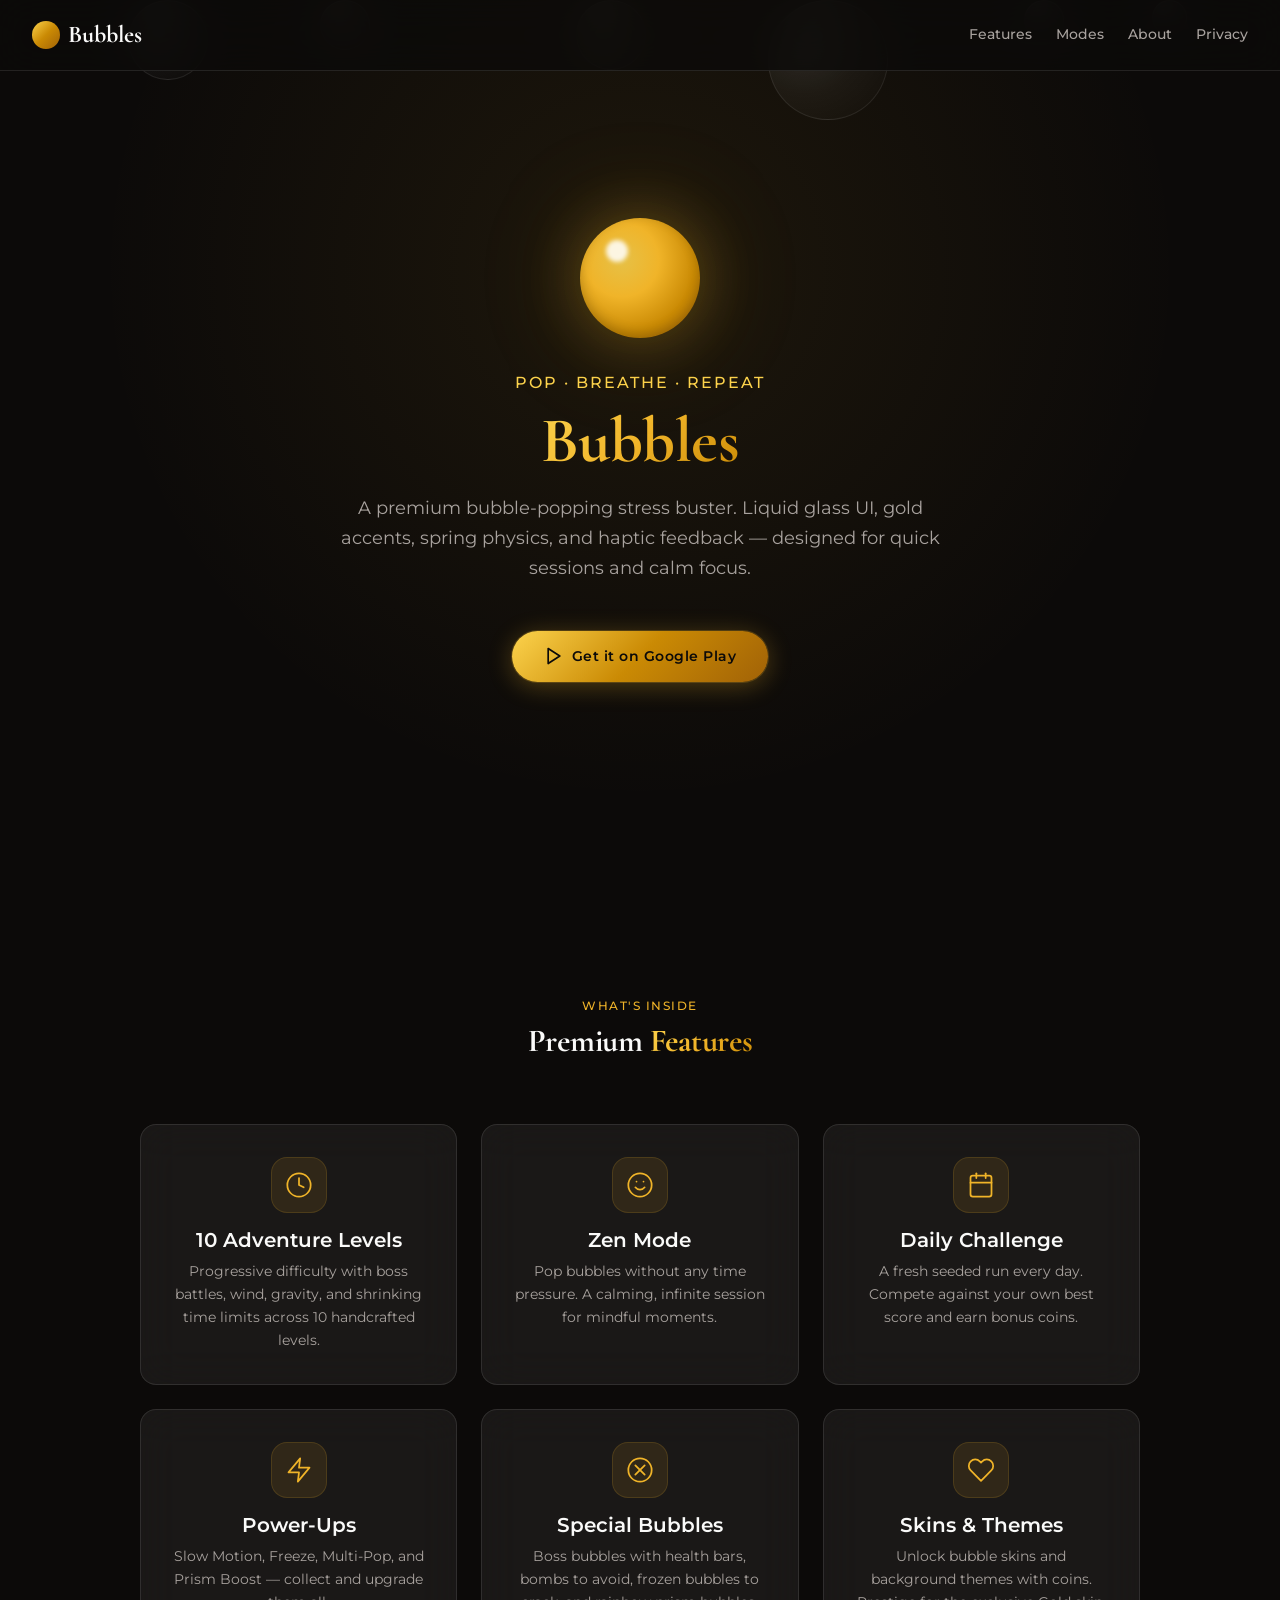
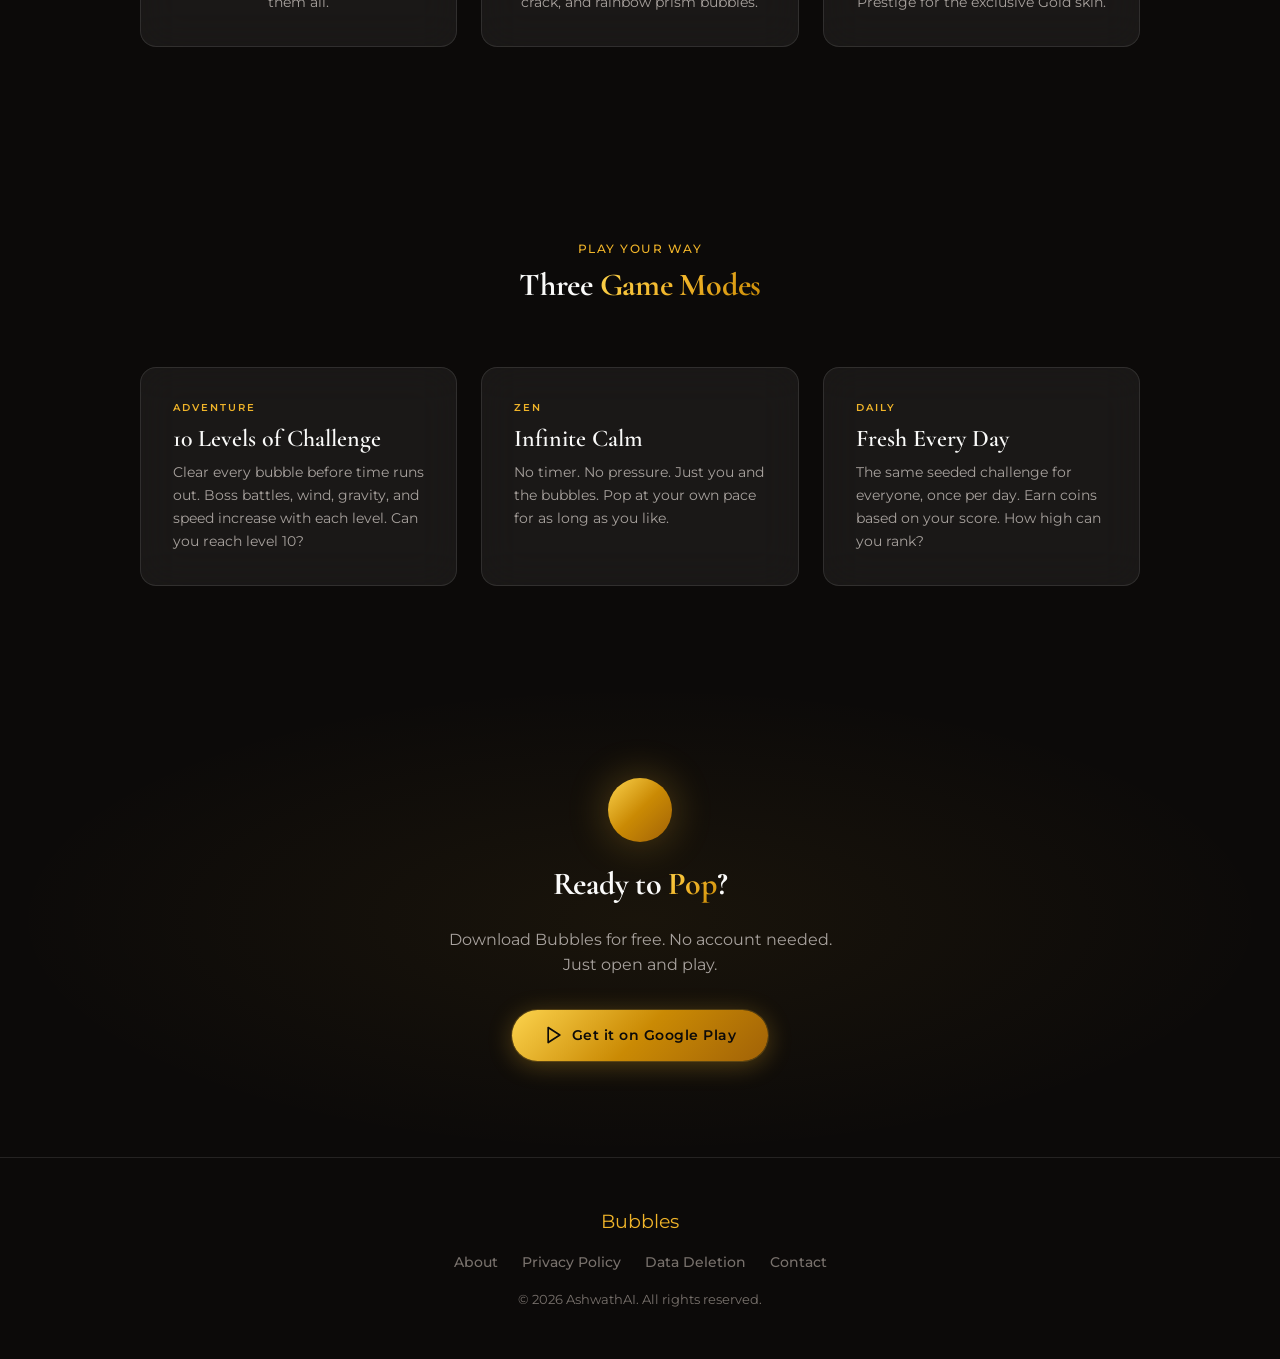
==== index.html @ 9a83e8bd "Deploy GitHub Pages website Landing page, about, privacy policy, data deletion, and styles. Served f" ====
<!DOCTYPE html>
<html lang="en">
<head>
  <meta charset="UTF-8">
  <meta name="viewport" content="width=device-width, initial-scale=1.0">
  <title>Bubbles — A Luxury Bubble Popping Game</title>
  <meta name="description" content="Pop, breathe, repeat. A premium bubble-popping stress buster with glass UI, gold accents, and zen gameplay.">
  <link rel="preconnect" href="https://fonts.googleapis.com">
  <link rel="preconnect" href="https://fonts.gstatic.com" crossorigin>
  <link href="https://fonts.googleapis.com/css2?family=Cormorant+Garamond:wght@600;700&family=Montserrat:wght@400;500;600;700&display=swap" rel="stylesheet">
  <link rel="stylesheet" href="style.css">
</head>
<body>

  <!-- Header -->
  <header class="site-header">
    <a href="index.html" class="logo">
      <span class="orb"></span>
      <span>Bubbles</span>
    </a>
    <nav>
      <a href="#features">Features</a>
      <a href="#modes">Modes</a>
      <a href="about.html">About</a>
      <a href="privacy.html">Privacy</a>
    </nav>
  </header>

  <!-- Hero -->
  <section class="hero">
    <div class="floating-bubbles">
      <div class="floating-bubble"></div>
      <div class="floating-bubble"></div>
      <div class="floating-bubble"></div>
      <div class="floating-bubble"></div>
      <div class="floating-bubble"></div>
      <div class="floating-bubble"></div>
    </div>
    <div class="hero-content">
      <div class="orb-large"></div>
      <p class="subtitle">Pop · Breathe · Repeat</p>
      <h1><span class="gold-text">Bubbles</span></h1>
      <p class="tagline">A premium bubble-popping stress buster. Liquid glass UI, gold accents, spring physics, and haptic feedback — designed for quick sessions and calm focus.</p>
      <a href="https://play.google.com/store/apps/details?id=com.ashwathai.bubbles" class="btn btn-gold">
        <svg width="20" height="20" viewBox="0 0 24 24" fill="none" stroke="currentColor" stroke-width="2" stroke-linecap="round" stroke-linejoin="round"><polygon points="5 3 19 12 5 21 5 3"/></svg>
        Get it on Google Play
      </a>
    </div>
  </section>

  <!-- Features -->
  <section class="section" id="features">
    <div class="section-inner">
      <div class="section-header reveal">
        <span class="label">What's Inside</span>
        <h2>Premium <span class="gold-text">Features</span></h2>
      </div>
      <div class="feature-grid">
        <div class="feature-card glass reveal reveal-delay-1">
          <div class="feature-icon">
            <svg viewBox="0 0 24 24"><circle cx="12" cy="12" r="10"/><polyline points="12 6 12 12 16 14"/></svg>
          </div>
          <h3>10 Adventure Levels</h3>
          <p>Progressive difficulty with boss battles, wind, gravity, and shrinking time limits across 10 handcrafted levels.</p>
        </div>
        <div class="feature-card glass reveal reveal-delay-2">
          <div class="feature-icon">
            <svg viewBox="0 0 24 24"><path d="M12 2C6.48 2 2 6.48 2 12s4.48 10 10 10 10-4.48 10-10S17.52 2 12 2z"/><path d="M8 14s1.5 2 4 2 4-2 4-2"/><line x1="9" y1="9" x2="9.01" y2="9"/><line x1="15" y1="9" x2="15.01" y2="9"/></svg>
          </div>
          <h3>Zen Mode</h3>
          <p>Pop bubbles without any time pressure. A calming, infinite session for mindful moments.</p>
        </div>
        <div class="feature-card glass reveal reveal-delay-3">
          <div class="feature-icon">
            <svg viewBox="0 0 24 24"><rect x="3" y="4" width="18" height="18" rx="2" ry="2"/><line x1="16" y1="2" x2="16" y2="6"/><line x1="8" y1="2" x2="8" y2="6"/><line x1="3" y1="10" x2="21" y2="10"/></svg>
          </div>
          <h3>Daily Challenge</h3>
          <p>A fresh seeded run every day. Compete against your own best score and earn bonus coins.</p>
        </div>
        <div class="feature-card glass reveal reveal-delay-1">
          <div class="feature-icon">
            <svg viewBox="0 0 24 24"><polygon points="13 2 3 14 12 14 11 22 21 10 12 10 13 2"/></svg>
          </div>
          <h3>Power-Ups</h3>
          <p>Slow Motion, Freeze, Multi-Pop, and Prism Boost — collect and upgrade them all.</p>
        </div>
        <div class="feature-card glass reveal reveal-delay-2">
          <div class="feature-icon">
            <svg viewBox="0 0 24 24"><circle cx="12" cy="12" r="10"/><path d="M16 8l-8 8"/><path d="M8 8l8 8"/></svg>
          </div>
          <h3>Special Bubbles</h3>
          <p>Boss bubbles with health bars, bombs to avoid, frozen bubbles to crack, and rainbow prism bubbles.</p>
        </div>
        <div class="feature-card glass reveal reveal-delay-3">
          <div class="feature-icon">
            <svg viewBox="0 0 24 24"><path d="M20.84 4.61a5.5 5.5 0 0 0-7.78 0L12 5.67l-1.06-1.06a5.5 5.5 0 0 0-7.78 7.78l1.06 1.06L12 21.23l7.78-7.78 1.06-1.06a5.5 5.5 0 0 0 0-7.78z"/></svg>
          </div>
          <h3>Skins & Themes</h3>
          <p>Unlock bubble skins and background themes with coins. Prestige for the exclusive Gold skin.</p>
        </div>
      </div>
    </div>
  </section>

  <!-- Game Modes -->
  <section class="section" id="modes">
    <div class="section-inner">
      <div class="section-header reveal">
        <span class="label">Play Your Way</span>
        <h2>Three <span class="gold-text">Game Modes</span></h2>
      </div>
      <div class="modes-grid">
        <div class="mode-card glass reveal reveal-delay-1">
          <div class="mode-label">Adventure</div>
          <h3>10 Levels of Challenge</h3>
          <p>Clear every bubble before time runs out. Boss battles, wind, gravity, and speed increase with each level. Can you reach level 10?</p>
        </div>
        <div class="mode-card glass reveal reveal-delay-2">
          <div class="mode-label">Zen</div>
          <h3>Infinite Calm</h3>
          <p>No timer. No pressure. Just you and the bubbles. Pop at your own pace for as long as you like.</p>
        </div>
        <div class="mode-card glass reveal reveal-delay-3">
          <div class="mode-label">Daily</div>
          <h3>Fresh Every Day</h3>
          <p>The same seeded challenge for everyone, once per day. Earn coins based on your score. How high can you rank?</p>
        </div>
      </div>
    </div>
  </section>

  <!-- CTA -->
  <section class="cta-section">
    <div class="section-inner reveal">
      <div class="orb-small"></div>
      <h2>Ready to <span class="gold-text">Pop</span>?</h2>
      <p style="margin: 0 auto var(--space-xl); max-width: 420px;">Download Bubbles for free. No account needed. Just open and play.</p>
      <a href="https://play.google.com/store/apps/details?id=com.ashwathai.bubbles" class="btn btn-gold">
        <svg width="20" height="20" viewBox="0 0 24 24" fill="none" stroke="currentColor" stroke-width="2" stroke-linecap="round" stroke-linejoin="round"><polygon points="5 3 19 12 5 21 5 3"/></svg>
        Get it on Google Play
      </a>
    </div>
  </section>

  <!-- Footer -->
  <footer class="site-footer">
    <div class="footer-inner">
      <a href="index.html" class="logo" style="font-size: 1.2rem;">
        <span class="orb" style="width: 20px; height: 20px;"></span>
        <span>Bubbles</span>
      </a>
      <div class="footer-links">
        <a href="about.html">About</a>
        <a href="privacy.html">Privacy Policy</a>
        <a href="data-deletion.html">Data Deletion</a>
        <a href="mailto:ashwathai.dev@gmail.com">Contact</a>
      </div>
      <p class="footer-copy">&copy; 2026 AshwathAI. All rights reserved.</p>
    </div>
  </footer>

  <!-- Scroll Reveal Script -->
  <script>
    const observer = new IntersectionObserver((entries) => {
      entries.forEach(entry => {
        if (entry.isIntersecting) {
          entry.target.classList.add('visible');
        }
      });
    }, { threshold: 0.1, rootMargin: '0px 0px -40px 0px' });

    document.querySelectorAll('.reveal').forEach(el => observer.observe(el));
  </script>

</body>
</html>
---- style.css ----
/* ═══════════════════════════════════════════════════════
   Bubbles — "Midnight Glass" Design System
   Matches the app's luxury aesthetic exactly.
   ═══════════════════════════════════════════════════════ */

/* ── Design Tokens ── */
:root {
  /* Ink (Dark) */
  --ink-950: #0C0A09;
  --ink-900: #1C1917;
  --ink-800: #292524;
  --ink-700: #44403C;
  --ink-600: #57534E;

  /* Gold */
  --gold-600: #A16207;
  --gold-500: #CA8A04;
  --gold-400: #F0B429;
  --gold-300: #FCD34D;

  /* Paper (Light) */
  --paper-50: #FAFAF9;
  --paper-100: #F5F5F4;
  --paper-200: #E7E5E4;

  /* Glass */
  --glass-fill: rgba(255, 255, 255, 0.06);
  --glass-fill-hover: rgba(255, 255, 255, 0.10);
  --glass-border: rgba(255, 255, 255, 0.10);
  --glass-border-hover: rgba(255, 255, 255, 0.18);
  --glass-highlight: rgba(255, 255, 255, 0.08);

  /* Text */
  --text-primary: #FAFAF9;
  --text-secondary: #A8A29E;
  --text-muted: #78716C;

  /* Semantic */
  --destructive: #DC2626;
  --success: #16A34A;

  /* Gradients */
  --gold-gradient: linear-gradient(135deg, var(--gold-300), var(--gold-500), var(--gold-600));
  --gold-gradient-text: linear-gradient(135deg, var(--gold-300), var(--gold-400), var(--gold-500));
  --bg-gradient: linear-gradient(180deg, var(--ink-950) 0%, var(--ink-900) 50%, var(--ink-950) 100%);
  --hero-gradient: radial-gradient(ellipse at 50% 30%, rgba(240, 180, 41, 0.08) 0%, transparent 60%);

  /* Spacing */
  --space-xs: 4px;
  --space-sm: 8px;
  --space-md: 16px;
  --space-lg: 24px;
  --space-xl: 32px;
  --space-2xl: 48px;
  --space-3xl: 64px;
  --space-4xl: 96px;

  /* Radius */
  --radius-sm: 8px;
  --radius-md: 16px;
  --radius-lg: 24px;
  --radius-xl: 32px;
  --radius-pill: 999px;

  /* Typography */
  --font-display: 'Cormorant Garamond', 'Georgia', serif;
  --font-body: 'Montserrat', -apple-system, BlinkMacSystemFont, 'Segoe UI', sans-serif;

  /* Transitions */
  --ease-out: cubic-bezier(0.16, 1, 0.3, 1);
  --ease-spring: cubic-bezier(0.34, 1.56, 0.64, 1);
  --duration-fast: 150ms;
  --duration-normal: 300ms;
  --duration-slow: 500ms;
}

/* ── Reset & Base ── */
*, *::before, *::after {
  margin: 0;
  padding: 0;
  box-sizing: border-box;
}

html {
  scroll-behavior: smooth;
  -webkit-font-smoothing: antialiased;
  -moz-osx-font-smoothing: grayscale;
}

body {
  font-family: var(--font-body);
  font-weight: 400;
  font-size: 16px;
  line-height: 1.6;
  color: var(--text-primary);
  background: var(--ink-950);
  min-height: 100vh;
  overflow-x: hidden;
}

a {
  color: var(--gold-400);
  text-decoration: none;
  transition: color var(--duration-fast) var(--ease-out);
}

a:hover {
  color: var(--gold-300);
}

img {
  max-width: 100%;
  height: auto;
}

/* ── Typography ── */
h1, h2, h3, h4 {
  font-family: var(--font-display);
  font-weight: 700;
  line-height: 1.15;
  color: var(--text-primary);
}

h1 {
  font-size: clamp(2.5rem, 6vw, 4rem);
  letter-spacing: -0.5px;
}

h2 {
  font-size: clamp(1.5rem, 3vw, 2rem);
  letter-spacing: -0.25px;
  margin-bottom: var(--space-lg);
}

h3 {
  font-size: 1.25rem;
  font-family: var(--font-body);
  font-weight: 600;
  margin-bottom: var(--space-sm);
}

p {
  color: var(--text-secondary);
  max-width: 65ch;
}

.label {
  font-family: var(--font-body);
  font-size: 0.75rem;
  font-weight: 500;
  letter-spacing: 1.5px;
  text-transform: uppercase;
  color: var(--gold-400);
}

/* ── Gold Gradient Text ── */
.gold-text {
  background: var(--gold-gradient-text);
  -webkit-background-clip: text;
  -webkit-text-fill-color: transparent;
  background-clip: text;
}

/* ── Glass Card ── */
.glass {
  background: var(--glass-fill);
  backdrop-filter: blur(20px);
  -webkit-backdrop-filter: blur(20px);
  border: 1px solid var(--glass-border);
  border-radius: var(--radius-md);
  transition: all var(--duration-normal) var(--ease-out);
}

.glass:hover {
  background: var(--glass-fill-hover);
  border-color: var(--glass-border-hover);
}

.glass-strong {
  background: rgba(255, 255, 255, 0.08);
  backdrop-filter: blur(30px);
  -webkit-backdrop-filter: blur(30px);
  border: 1px solid rgba(255, 255, 255, 0.12);
  border-radius: var(--radius-lg);
}

/* ── Buttons ── */
.btn {
  display: inline-flex;
  align-items: center;
  justify-content: center;
  gap: var(--space-sm);
  padding: 14px 32px;
  border: none;
  border-radius: var(--radius-pill);
  font-family: var(--font-body);
  font-size: 0.9rem;
  font-weight: 600;
  letter-spacing: 0.5px;
  cursor: pointer;
  transition: all var(--duration-normal) var(--ease-spring);
  text-decoration: none;
  position: relative;
  overflow: hidden;
}

.btn::before {
  content: '';
  position: absolute;
  inset: 0;
  background: linear-gradient(135deg, rgba(255,255,255,0.2) 0%, transparent 50%);
  opacity: 0;
  transition: opacity var(--duration-fast);
}

.btn:hover::before {
  opacity: 1;
}

.btn-gold {
  background: var(--gold-gradient);
  color: var(--ink-950);
  box-shadow: 0 4px 24px rgba(240, 180, 41, 0.3), 0 0 0 1px rgba(240, 180, 41, 0.2);
}

.btn-gold:hover {
  transform: translateY(-2px) scale(1.02);
  box-shadow: 0 8px 32px rgba(240, 180, 41, 0.4), 0 0 0 1px rgba(240, 180, 41, 0.3);
}

.btn-gold:active {
  transform: translateY(0) scale(0.98);
}

.btn-glass {
  background: var(--glass-fill);
  color: var(--text-primary);
  border: 1px solid var(--glass-border);
  backdrop-filter: blur(10px);
}

.btn-glass:hover {
  background: var(--glass-fill-hover);
  border-color: var(--glass-border-hover);
  transform: translateY(-1px);
}

/* ── Header / Nav ── */
.site-header {
  position: fixed;
  top: 0;
  left: 0;
  right: 0;
  z-index: 100;
  padding: var(--space-md) var(--space-xl);
  display: flex;
  align-items: center;
  justify-content: space-between;
  background: rgba(12, 10, 9, 0.8);
  backdrop-filter: blur(20px);
  -webkit-backdrop-filter: blur(20px);
  border-bottom: 1px solid var(--glass-border);
  transition: all var(--duration-normal);
}

.site-header .logo {
  font-family: var(--font-display);
  font-size: 1.5rem;
  font-weight: 700;
  color: var(--text-primary);
  text-decoration: none;
  display: flex;
  align-items: center;
  gap: var(--space-sm);
}

.site-header .logo .orb {
  width: 28px;
  height: 28px;
  border-radius: 50%;
  background: var(--gold-gradient);
  animation: breathe 3s ease-in-out infinite;
}

.site-header nav {
  display: flex;
  gap: var(--space-lg);
  align-items: center;
}

.site-header nav a {
  font-size: 0.85rem;
  font-weight: 500;
  color: var(--text-secondary);
  transition: color var(--duration-fast);
}

.site-header nav a:hover {
  color: var(--gold-400);
}

/* ── Hero Section ── */
.hero {
  min-height: 100vh;
  display: flex;
  flex-direction: column;
  align-items: center;
  justify-content: center;
  text-align: center;
  padding: var(--space-4xl) var(--space-xl);
  position: relative;
  overflow: hidden;
}

.hero::before {
  content: '';
  position: absolute;
  inset: 0;
  background: var(--hero-gradient);
  pointer-events: none;
}

.hero-content {
  position: relative;
  z-index: 2;
  max-width: 640px;
}

/* Breathing Orb */
.orb-large {
  width: 120px;
  height: 120px;
  margin: 0 auto var(--space-xl);
  border-radius: 50%;
  background: radial-gradient(circle at 35% 35%,
    rgba(252, 211, 77, 0.9),
    var(--gold-400),
    var(--gold-500),
    var(--gold-600)
  );
  box-shadow:
    0 0 60px rgba(240, 180, 41, 0.3),
    0 0 120px rgba(240, 180, 41, 0.15),
    inset 0 -4px 12px rgba(0, 0, 0, 0.2);
  animation: breathe 3s ease-in-out infinite;
  position: relative;
}

.orb-large::after {
  content: '';
  position: absolute;
  top: 18%;
  left: 22%;
  width: 22px;
  height: 22px;
  border-radius: 50%;
  background: rgba(255, 255, 255, 0.85);
  filter: blur(2px);
}

@keyframes breathe {
  0%, 100% {
    transform: scale(0.94);
    box-shadow: 0 0 40px rgba(240, 180, 41, 0.25), 0 0 80px rgba(240, 180, 41, 0.1);
  }
  50% {
    transform: scale(1.06);
    box-shadow: 0 0 80px rgba(240, 180, 41, 0.4), 0 0 160px rgba(240, 180, 41, 0.2);
  }
}

.hero h1 {
  margin-bottom: var(--space-md);
}

.hero .subtitle {
  font-size: 1rem;
  font-weight: 500;
  letter-spacing: 2px;
  color: var(--gold-300);
  text-transform: uppercase;
  margin-bottom: var(--space-sm);
}

.hero .tagline {
  font-size: 1.1rem;
  color: var(--text-secondary);
  margin-bottom: var(--space-2xl);
  line-height: 1.7;
}

/* Floating Bubbles (decorative) */
.floating-bubbles {
  position: absolute;
  inset: 0;
  pointer-events: none;
  overflow: hidden;
}

.floating-bubble {
  position: absolute;
  border-radius: 50%;
  background: radial-gradient(circle at 30% 30%,
    rgba(255, 255, 255, 0.12),
    rgba(255, 255, 255, 0.04),
    transparent
  );
  border: 1px solid rgba(255, 255, 255, 0.08);
  animation: float linear infinite;
}

.floating-bubble:nth-child(1) { width: 80px; height: 80px; left: 10%; animation-duration: 18s; animation-delay: 0s; }
.floating-bubble:nth-child(2) { width: 50px; height: 50px; left: 25%; animation-duration: 22s; animation-delay: -4s; }
.floating-bubble:nth-child(3) { width: 120px; height: 120px; left: 60%; animation-duration: 25s; animation-delay: -8s; }
.floating-bubble:nth-child(4) { width: 40px; height: 40px; left: 80%; animation-duration: 15s; animation-delay: -2s; }
.floating-bubble:nth-child(5) { width: 70px; height: 70px; left: 45%; animation-duration: 20s; animation-delay: -6s; }
.floating-bubble:nth-child(6) { width: 35px; height: 35px; left: 90%; animation-duration: 17s; animation-delay: -10s; }

@keyframes float {
  0% {
    transform: translateY(100vh) rotate(0deg);
    opacity: 0;
  }
  10% {
    opacity: 0.6;
  }
  90% {
    opacity: 0.6;
  }
  100% {
    transform: translateY(-100px) rotate(360deg);
    opacity: 0;
  }
}

/* ── Sections ── */
.section {
  padding: var(--space-4xl) var(--space-xl);
  position: relative;
}

.section-inner {
  max-width: 1000px;
  margin: 0 auto;
}

.section-header {
  text-align: center;
  margin-bottom: var(--space-3xl);
}

.section-header .label {
  margin-bottom: var(--space-sm);
  display: block;
}

/* ── Feature Grid ── */
.feature-grid {
  display: grid;
  grid-template-columns: repeat(auto-fit, minmax(280px, 1fr));
  gap: var(--space-lg);
}

.feature-card {
  padding: var(--space-xl);
  text-align: center;
  transition: all var(--duration-normal) var(--ease-spring);
}

.feature-card:hover {
  transform: translateY(-4px);
  border-color: rgba(240, 180, 41, 0.2);
  box-shadow: 0 8px 40px rgba(0, 0, 0, 0.3), 0 0 0 1px rgba(240, 180, 41, 0.1);
}

.feature-icon {
  width: 56px;
  height: 56px;
  margin: 0 auto var(--space-md);
  border-radius: var(--radius-md);
  background: rgba(240, 180, 41, 0.1);
  border: 1px solid rgba(240, 180, 41, 0.15);
  display: flex;
  align-items: center;
  justify-content: center;
  font-size: 1.5rem;
  transition: all var(--duration-normal) var(--ease-spring);
}

.feature-card:hover .feature-icon {
  background: rgba(240, 180, 41, 0.15);
  transform: scale(1.1);
}

.feature-icon svg {
  width: 28px;
  height: 28px;
  stroke: var(--gold-400);
  fill: none;
  stroke-width: 1.5;
  stroke-linecap: round;
  stroke-linejoin: round;
}

.feature-card h3 {
  color: var(--text-primary);
  margin-bottom: var(--space-sm);
}

.feature-card p {
  font-size: 0.9rem;
  color: var(--text-secondary);
  line-height: 1.6;
}

/* ── Game Modes Section ── */
.modes-grid {
  display: grid;
  grid-template-columns: repeat(auto-fit, minmax(260px, 1fr));
  gap: var(--space-lg);
}

.mode-card {
  padding: var(--space-xl);
  position: relative;
  overflow: hidden;
  transition: all var(--duration-normal) var(--ease-spring);
}

.mode-card::before {
  content: '';
  position: absolute;
  top: 0;
  left: 0;
  right: 0;
  height: 3px;
  background: var(--gold-gradient);
  opacity: 0;
  transition: opacity var(--duration-normal);
}

.mode-card:hover::before {
  opacity: 1;
}

.mode-card:hover {
  transform: translateY(-4px);
}

.mode-label {
  font-size: 0.65rem;
  font-weight: 600;
  letter-spacing: 2px;
  text-transform: uppercase;
  color: var(--gold-400);
  margin-bottom: var(--space-sm);
}

.mode-card h3 {
  font-family: var(--font-display);
  font-size: 1.5rem;
  margin-bottom: var(--space-sm);
}

.mode-card p {
  font-size: 0.9rem;
}

/* ── CTA Section ── */
.cta-section {
  text-align: center;
  padding: var(--space-4xl) var(--space-xl);
  position: relative;
}

.cta-section::before {
  content: '';
  position: absolute;
  inset: 0;
  background: radial-gradient(ellipse at center, rgba(240, 180, 41, 0.06) 0%, transparent 70%);
  pointer-events: none;
}

.cta-section .orb-small {
  width: 64px;
  height: 64px;
  margin: 0 auto var(--space-lg);
  border-radius: 50%;
  background: var(--gold-gradient);
  animation: breathe 3s ease-in-out infinite;
  box-shadow: 0 0 40px rgba(240, 180, 41, 0.3);
}

/* ── Footer ── */
.site-footer {
  padding: var(--space-2xl) var(--space-xl);
  border-top: 1px solid var(--glass-border);
  text-align: center;
}

.footer-inner {
  max-width: 1000px;
  margin: 0 auto;
  display: flex;
  flex-direction: column;
  align-items: center;
  gap: var(--space-md);
}

.footer-links {
  display: flex;
  gap: var(--space-lg);
  flex-wrap: wrap;
  justify-content: center;
}

.footer-links a {
  font-size: 0.85rem;
  font-weight: 500;
  color: var(--text-muted);
  transition: color var(--duration-fast);
}

.footer-links a:hover {
  color: var(--gold-400);
}

.footer-copy {
  font-size: 0.8rem;
  color: var(--text-muted);
}

/* ── Legal Pages ── */
.legal-page {
  max-width: 720px;
  margin: 0 auto;
  padding: calc(80px + var(--space-3xl)) var(--space-xl) var(--space-3xl);
}

.legal-page h1 {
  margin-bottom: var(--space-lg);
}

.legal-page h2 {
  font-family: var(--font-body);
  font-size: 1.25rem;
  font-weight: 600;
  margin-top: var(--space-2xl);
  margin-bottom: var(--space-md);
  color: var(--gold-400);
}

.legal-page p,
.legal-page li {
  color: var(--text-secondary);
  margin-bottom: var(--space-md);
  line-height: 1.7;
}

.legal-page ul,
.legal-page ol {
  padding-left: var(--space-lg);
}

.legal-page li {
  margin-bottom: var(--space-sm);
}

.legal-page strong {
  color: var(--text-primary);
  font-weight: 600;
}

.legal-page a {
  color: var(--gold-400);
  text-decoration: underline;
  text-underline-offset: 2px;
}

.legal-page a:hover {
  color: var(--gold-300);
}

.legal-card {
  padding: var(--space-xl);
  margin-bottom: var(--space-lg);
}

.legal-card h3 {
  font-family: var(--font-display);
  font-size: 1.1rem;
  color: var(--gold-400);
  margin-bottom: var(--space-sm);
}

.legal-nav {
  margin-top: var(--space-3xl);
  padding-top: var(--space-lg);
  border-top: 1px solid var(--glass-border);
  display: flex;
  gap: var(--space-lg);
  flex-wrap: wrap;
}

.legal-nav a {
  font-size: 0.85rem;
  font-weight: 500;
  color: var(--text-muted);
}

/* ── Scroll Reveal Animation ── */
.reveal {
  opacity: 0;
  transform: translateY(24px);
  transition: opacity 0.6s var(--ease-out), transform 0.6s var(--ease-out);
}

.reveal.visible {
  opacity: 1;
  transform: translateY(0);
}

.reveal-delay-1 { transition-delay: 0.1s; }
.reveal-delay-2 { transition-delay: 0.2s; }
.reveal-delay-3 { transition-delay: 0.3s; }
.reveal-delay-4 { transition-delay: 0.4s; }

/* ── Step List (Data Deletion) ── */
.step-list {
  list-style: none;
  padding: 0;
  counter-reset: steps;
}

.step-list li {
  counter-increment: steps;
  padding: var(--space-md) var(--space-md) var(--space-md) 56px;
  position: relative;
  margin-bottom: var(--space-md);
  border-radius: var(--radius-sm);
  background: var(--glass-fill);
  border: 1px solid var(--glass-border);
}

.step-list li::before {
  content: counter(steps);
  position: absolute;
  left: var(--space-md);
  top: var(--space-md);
  width: 28px;
  height: 28px;
  border-radius: 50%;
  background: var(--gold-gradient);
  color: var(--ink-950);
  font-size: 0.8rem;
  font-weight: 700;
  display: flex;
  align-items: center;
  justify-content: center;
}

/* ── Warning Callout ── */
.callout {
  padding: var(--space-md) var(--space-lg);
  border-radius: var(--radius-sm);
  border-left: 3px solid var(--gold-400);
  background: rgba(240, 180, 41, 0.06);
  margin: var(--space-lg) 0;
}

.callout p {
  color: var(--text-secondary);
  font-size: 0.9rem;
}

/* ── Responsive ── */
@media (max-width: 768px) {
  .site-header {
    padding: var(--space-md);
  }

  .site-header nav {
    gap: var(--space-md);
  }

  .site-header nav a {
    font-size: 0.8rem;
  }

  .hero {
    padding: var(--space-3xl) var(--space-md);
    min-height: 90vh;
  }

  .orb-large {
    width: 80px;
    height: 80px;
  }

  .section {
    padding: var(--space-3xl) var(--space-md);
  }

  .feature-grid {
    grid-template-columns: 1fr;
  }

  .modes-grid {
    grid-template-columns: 1fr;
  }

  .btn {
    padding: 12px 24px;
    font-size: 0.85rem;
  }
}

@media (max-width: 480px) {
  .site-header .logo span {
    display: none;
  }

  .hero h1 {
    font-size: 2.2rem;
  }

  .hero .subtitle {
    font-size: 0.8rem;
    letter-spacing: 1.5px;
  }
}

/* ── Prefers Reduced Motion ── */
@media (prefers-reduced-motion: reduce) {
  *, *::before, *::after {
    animation-duration: 0.01ms !important;
    animation-iteration-count: 1 !important;
    transition-duration: 0.01ms !important;
  }

  .reveal {
    opacity: 1;
    transform: none;
  }

  .floating-bubble {
    display: none;
  }
}
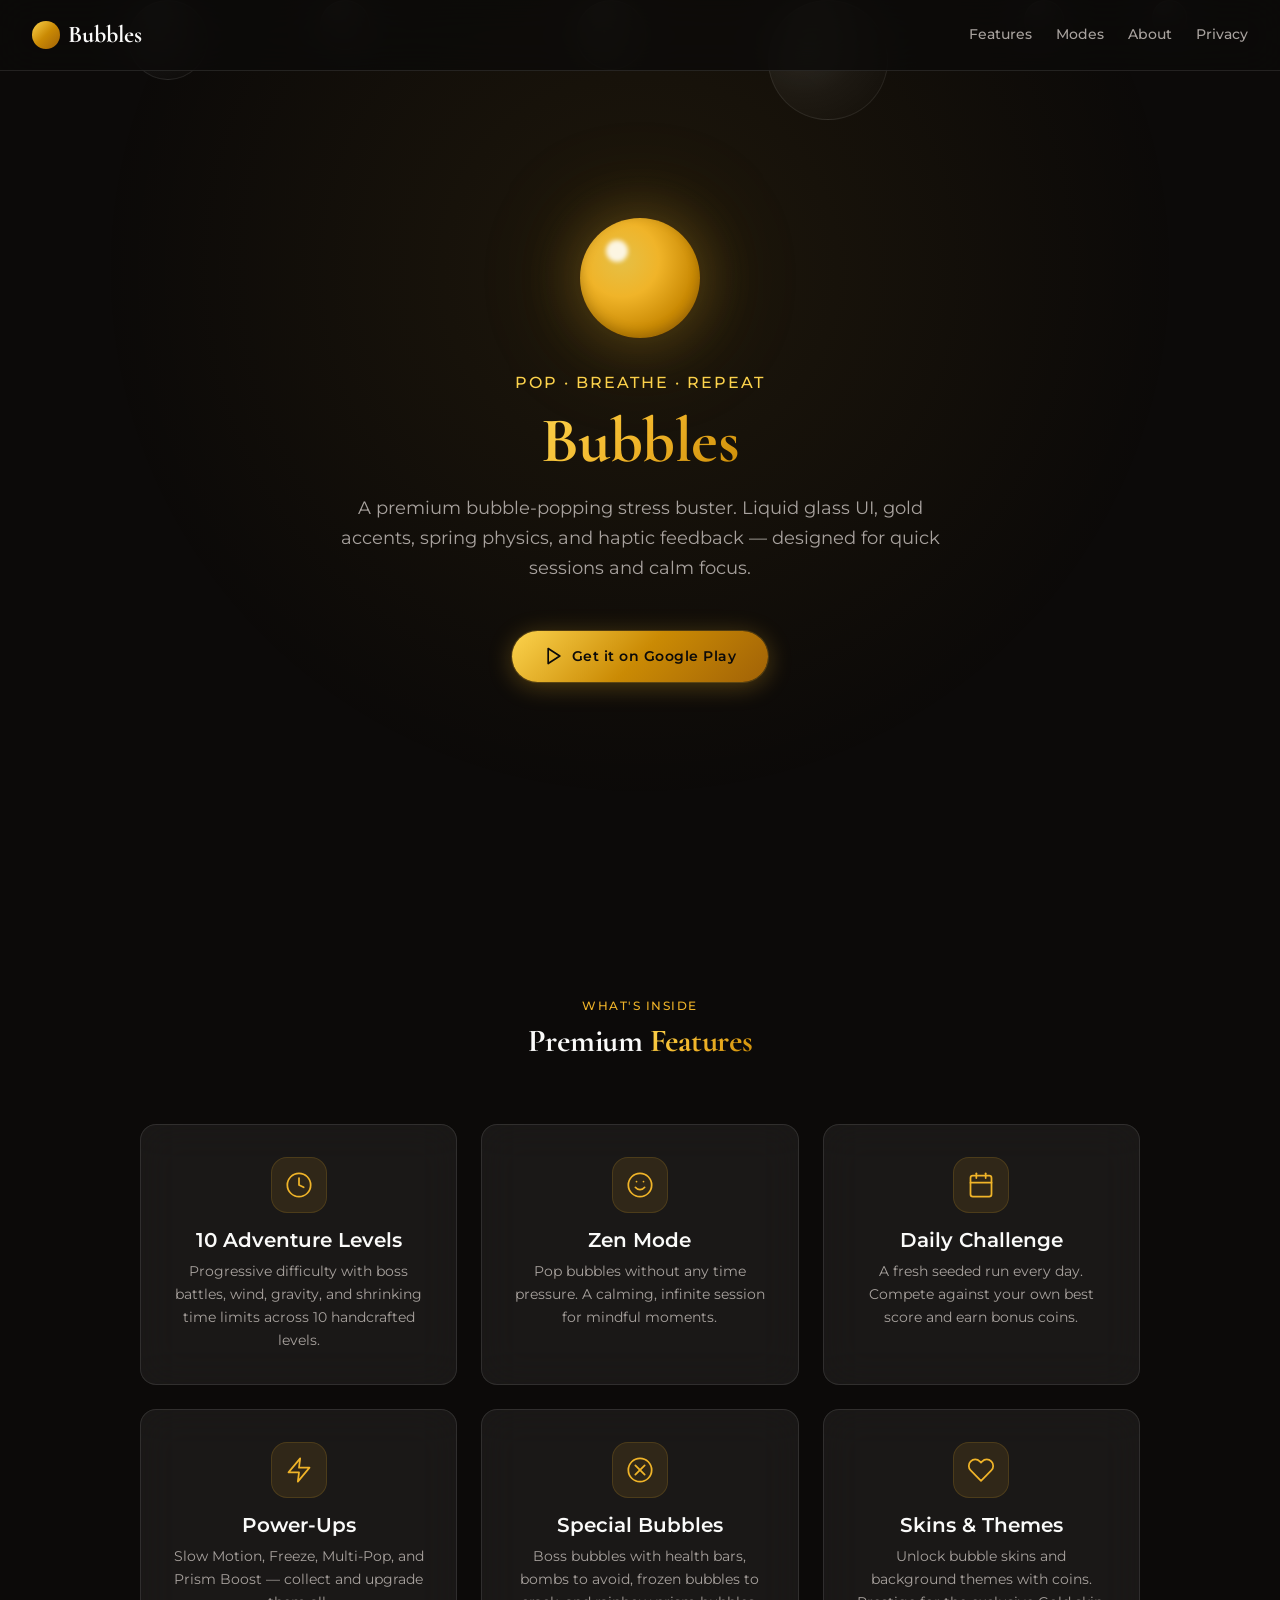
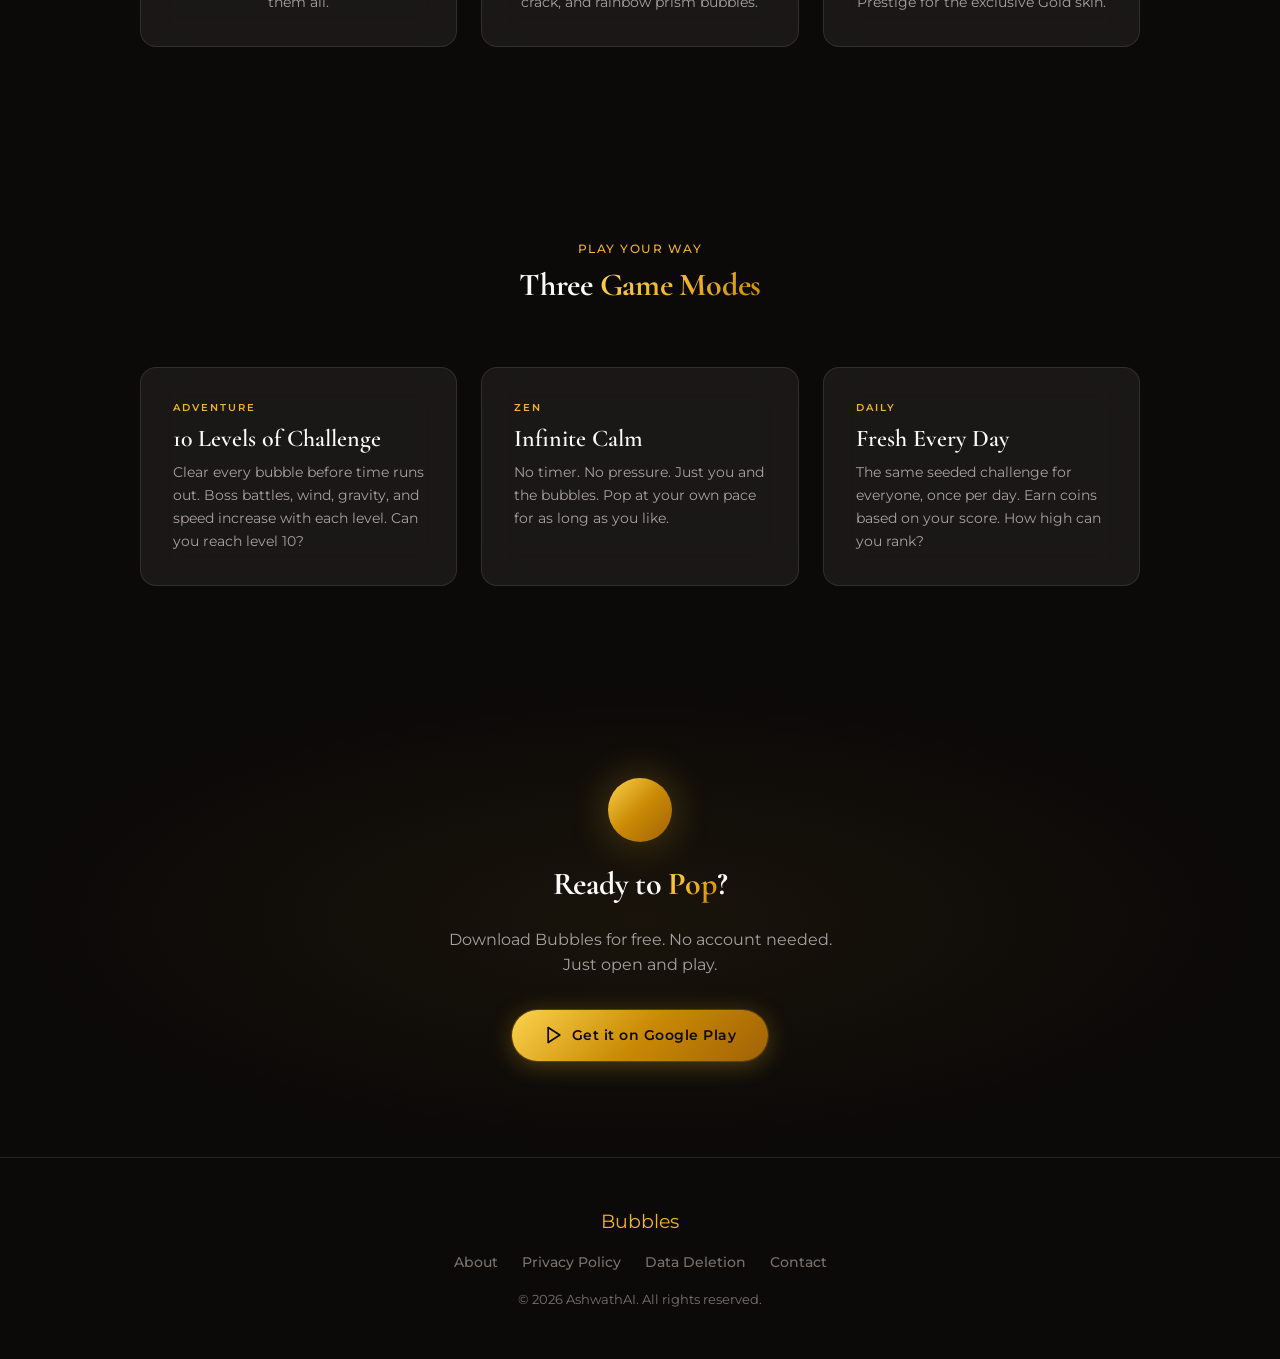
==== commit 70d5c953: "Make floating bubbles visible on all pages 🤖 Generated with Codebuff Co-Authored-By: Codebuff <norep" ====
--- a/index.html
+++ b/index.html
@@ -26,16 +26,18 @@
     </nav>
   </header>
 
+  <!-- Floating Bubbles (full-page) -->
+  <div class="floating-bubbles">
+    <div class="floating-bubble"></div>
+    <div class="floating-bubble"></div>
+    <div class="floating-bubble"></div>
+    <div class="floating-bubble"></div>
+    <div class="floating-bubble"></div>
+    <div class="floating-bubble"></div>
+  </div>
+
   <!-- Hero -->
   <section class="hero">
-    <div class="floating-bubbles">
-      <div class="floating-bubble"></div>
-      <div class="floating-bubble"></div>
-      <div class="floating-bubble"></div>
-      <div class="floating-bubble"></div>
-      <div class="floating-bubble"></div>
-      <div class="floating-bubble"></div>
-    </div>
     <div class="hero-content">
       <div class="orb-large"></div>
       <p class="subtitle">Pop · Breathe · Repeat</p>
--- a/style.css
+++ b/style.css
@@ -309,7 +309,6 @@
   text-align: center;
   padding: var(--space-4xl) var(--space-xl);
   position: relative;
-  overflow: hidden;
 }
 
 .hero::before {
@@ -389,12 +388,13 @@
   line-height: 1.7;
 }
 
-/* Floating Bubbles (decorative) */
+/* Floating Bubbles (decorative — full-page, fixed) */
 .floating-bubbles {
-  position: absolute;
+  position: fixed;
   inset: 0;
   pointer-events: none;
   overflow: hidden;
+  z-index: 0;
 }
 
 .floating-bubble {
